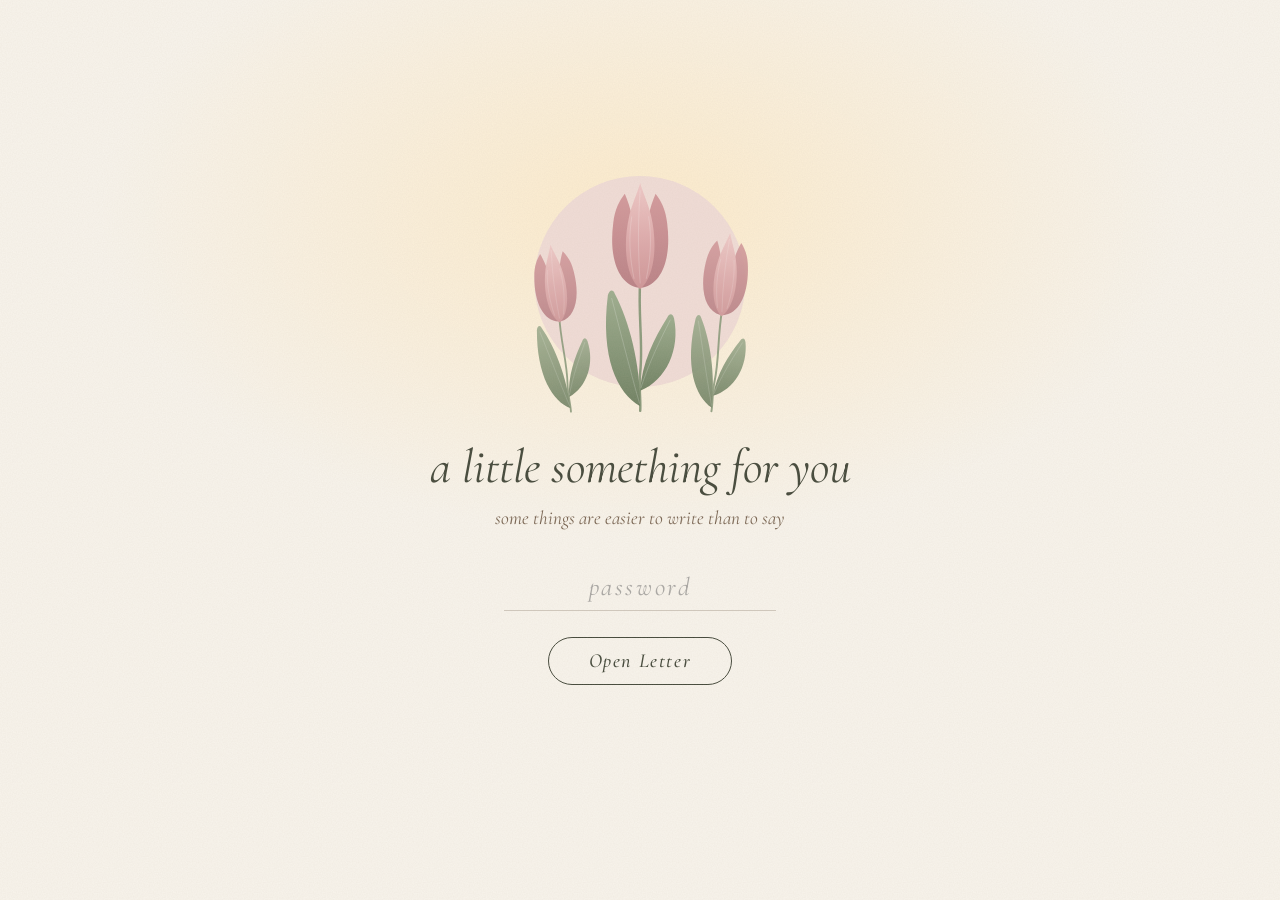
==== index.html @ 8def4114 "Add files via upload" ====
<!DOCTYPE html>
<html lang="id"><head><meta charset="utf-8">
<meta name="viewport" content="width=device-width, initial-scale=1, viewport-fit=cover">
<title>Somewhere, Somehow</title>
<meta name="robots" content="noindex,nofollow"><meta name="description" content="a little something for you"><meta property="og:title" content="Somewhere, Somehow"><meta property="og:description" content="a little something for you"><meta property="og:type" content="website">
<meta name="theme-color" content="#F8F4EC" media="(prefers-color-scheme: light)"><meta name="theme-color" content="#1d211a" media="(prefers-color-scheme: dark)">
<link rel="icon" href="data:image/svg+xml,%3Csvg xmlns='http://www.w3.org/2000/svg' viewBox='0 0 32 32'%3E%3Cpath d='M16 20v10' stroke='%238A9A7B' stroke-width='2' fill='none'/%3E%3Cpath d='M16 21C9 21 8 13 9 6l4 4 3-5 3 5 4-4c1 7 0 15-7 15z' fill='%23D9A3A4'/%3E%3C/svg%3E">
<link rel="preconnect" href="https://fonts.googleapis.com"><link rel="preconnect" href="https://fonts.gstatic.com" crossorigin>
<link href="https://fonts.googleapis.com/css2?family=Allura&family=Cormorant+Garamond:ital,wght@0,400;0,500;0,600;1,300;1,400;1,500&display=swap" rel="stylesheet">
<link rel="stylesheet" href="style.css"></head>
<body class="locked">
<svg width="0" height="0" style="position:absolute" aria-hidden="true"><defs>
<linearGradient id="gc" x1="0" y1="0" x2="0" y2="1"><stop offset="0" stop-color="#EFC9C7"/><stop offset=".55" stop-color="#DDA9AA"/><stop offset="1" stop-color="#CE9496"/></linearGradient>
<linearGradient id="gs" x1="0" y1="0" x2="0" y2="1"><stop offset="0" stop-color="#D3999B"/><stop offset="1" stop-color="#B98085"/></linearGradient>
<linearGradient id="gl" x1="0" y1="0" x2="0" y2="1"><stop offset="0" stop-color="#9DAD8E"/><stop offset="1" stop-color="#6E8061"/></linearGradient></defs></svg>

<div id="gate" role="dialog" aria-label="Password">
<div class="petals" id="gp"></div>
<div class="cluster" id="gt"></div>
<h1>a little something for you</h1>
<p class="s">some things are easier to write than to say</p>
<div class="fld"><input id="pw" type="password" inputmode="numeric" autocomplete="off" maxlength="24" placeholder="password" aria-label="Password" aria-describedby="err"></div>
<button id="go" type="button">Open Letter</button>
<p id="err" role="alert"></p>
<noscript><p class="s">this letter needs JavaScript to open.</p></noscript>
</div>

<main hidden>
<div id="pg"></div>
<section class="hero" id="hero">
<div class="petals" id="hp"></div><div class="frame"></div>
<div class="cluster" id="cl"></div>
<div class="ht">
<p class="eb rv" style="--i:0">a personal letter</p>
<h1 class="t rv" style="--i:1"><span>Somewhere,</span> <span>Somehow</span></h1>
<hr class="hr rv" style="--i:2">
<p class="sub rv" style="--i:3">a letter for someone i still remember</p>
<a class="cue rv" style="--i:4" href="#letter">read the letter <i aria-hidden="true">↓</i></a>
</div>
</section>
<section class="letter" id="letter">
<div class="mg" aria-hidden="true">a personal letter</div>
<article class="sheet" id="sheet"></article>
</section>
<section class="end" id="end">
<p class="sig rv slow"></p>
<svg class="dv rv" viewBox="0 0 160 20" fill="none" stroke="var(--sage)" stroke-width="1" aria-hidden="true"><path d="M0 10H62M98 10H160"/><path d="M80 10C74 2 66 2 64 10 70 16 76 16 80 10ZM80 10C86 2 94 2 96 10 90 16 84 16 80 10Z" fill="var(--sage)" fill-opacity=".25"/></svg>
<div id="fin"></div><div class="ground"></div>
<small class="rv">end of letter</small>
</section>
</main>
<div id="mu" hidden><span id="np" aria-hidden="true">If Ever You're in My Arms Again</span><button id="music" type="button" aria-pressed="false" aria-label="Music">♪ music off</button></div>
<audio id="song" preload="none" loop hidden aria-hidden="true"></audio>

<script src="script.js"></script></body></html>
---- style.css ----
:root{--bg:#F8F4EC;--paper:#FCF9F3;--ink:#414638;--rose:#C98F91;--rt:#B0757A;--pink:#D9A3A4;--sage:#8A9A7B;--brown:#76624F;--blush:#F0DCD6;--line:rgba(118,98,79,.3);--glow:rgba(255,232,190,.7);--grain:.26;--serif:'Cormorant Garamond','Iowan Old Style',Palatino,Georgia,serif;--script:Allura,'Snell Roundhand','Apple Chancery',cursive;box-sizing:border-box;padding-top:env(safe-area-inset-top,0px);padding-bottom:env(safe-area-inset-bottom,0px)}
@media(prefers-color-scheme:dark){:root:not([data-theme=light]){--bg:#1d211a;--paper:#222720;--ink:#EDE6D8;--rt:#D9A3A4;--brown:#BBA894;--blush:#2d302a;--line:rgba(237,230,216,.24);--glow:rgba(201,143,145,.18);--grain:.07}}
:root[data-theme=dark]{--bg:#1d211a;--paper:#222720;--ink:#EDE6D8;--rt:#D9A3A4;--brown:#BBA894;--blush:#2d302a;--line:rgba(237,230,216,.24);--glow:rgba(201,143,145,.18);--grain:.07}
*,*::before,*::after{box-sizing:border-box}
html{scroll-behavior:smooth;scroll-padding-top:env(safe-area-inset-top,0px);-webkit-text-size-adjust:100%}
body{margin:0;background:var(--bg);color:var(--ink);font:500 1.2rem/1.7 var(--serif);overflow-x:hidden;-webkit-tap-highlight-color:transparent}
body.locked{overflow:hidden}
body::before{content:"";position:fixed;inset:0;z-index:60;pointer-events:none;opacity:var(--grain);background:url("data:image/svg+xml,%3Csvg xmlns='http://www.w3.org/2000/svg' width='160' height='160'%3E%3Cfilter id='n'%3E%3CfeTurbulence type='fractalNoise' baseFrequency='.8' numOctaves='2' stitchTiles='stitch'/%3E%3CfeColorMatrix values='0 0 0 0 .55 0 0 0 0 .46 0 0 0 0 .38 0 0 0 .55 0'/%3E%3C/filter%3E%3Crect width='160' height='160' filter='url(%23n)'/%3E%3C/svg%3E")}
:focus-visible{outline:2px solid var(--rt);outline-offset:4px}
main[hidden]{display:none}main{opacity:0;transition:opacity 1.8s ease}main.open{opacity:1}
/* tulip */
.tulip{display:block;overflow:visible;aspect-ratio:3/8;height:auto;transform-origin:50% 100%;animation:sway 9s ease-in-out infinite alternate}
.tulip .stem{fill:none;stroke:var(--sage);stroke-width:3.2;stroke-linecap:round;stroke-dasharray:1;stroke-dashoffset:1;transition:stroke-dashoffset 3.6s cubic-bezier(.3,.6,.2,1) var(--d,0s)}
.tulip .leaf{transform-box:fill-box;transform-origin:50% 100%;transform:scale(.2,0);opacity:0;transition:transform 3s cubic-bezier(.3,.6,.2,1) calc(var(--d,0s) + 1.3s),opacity 2s ease calc(var(--d,0s) + 1.3s)}
.tulip .bloom{transform-box:fill-box;transform-origin:50% 100%;transform:scale(.5);opacity:0;transition:transform 3.2s ease calc(var(--d,0s) + 2.6s),opacity 2.4s ease calc(var(--d,0s) + 2.6s)}
.tulip .pl,.tulip .pr{transform-box:fill-box;transition:transform 3.6s ease calc(var(--d,0s) + 3s)}
.tulip .pl{transform-origin:100% 100%;transform:rotate(14deg)}.tulip .pr{transform-origin:0 100%;transform:rotate(-14deg)}
.tulip .vn{fill:none;stroke:#fff;stroke-opacity:.38;stroke-width:.7;stroke-linecap:round}
.tulip.on .stem{stroke-dashoffset:0}.tulip.on .leaf,.tulip.on .bloom{transform:none;opacity:1}.tulip.on .pl,.tulip.on .pr{transform:none}
@keyframes sway{from{rotate:-1deg}to{rotate:1.4deg}}
.mini{width:18px}
.cluster{--w:min(60vw,300px);position:relative;width:var(--w);height:calc(var(--w)*1.12);flex:none}
.cluster::before{content:"";position:absolute;left:50%;top:4%;width:96%;aspect-ratio:1;translate:-50% 0;border-radius:50%;background:var(--blush)}
.cluster .tulip{position:absolute;bottom:0}.cluster .a{left:29%;width:42%}.cluster .b{left:3%;width:31%;transform:rotate(-7deg);opacity:.9}.cluster .c{right:1%;width:33%;transform:rotate(6deg);opacity:.9}
.petals{position:absolute;inset:0;overflow:hidden;pointer-events:none}
.pt{position:absolute;top:-6%;width:10px;height:14px;border-radius:80% 0 80% 0;background:var(--pink);opacity:0;scale:var(--s);animation:fall var(--dur) linear var(--del) infinite}
@keyframes fall{0%{transform:translate(0,0) rotate(0);opacity:0}12%{opacity:.45}88%{opacity:.25}100%{transform:translate(var(--x),112vh) rotate(380deg);opacity:0}}
/* reveal */
.js .rv{opacity:0;transform:translateY(10px);transition:opacity 1.2s ease,transform 1.2s ease;transition-delay:calc(var(--i,0)*.28s)}
.js .rv.in{opacity:1;transform:none}
.js .rv.slow{transform:none;transition-duration:3.6s}
/* gate */
#gate{position:fixed;inset:0;z-index:50;display:flex;flex-direction:column;align-items:center;justify-content:center;text-align:center;padding:max(1.5rem,env(safe-area-inset-top)) 1.5rem max(1.5rem,env(safe-area-inset-bottom));background:var(--bg);overflow:hidden;transition:opacity 1.7s ease,transform 1.7s ease}
#gate::before{content:"";position:absolute;inset:-15%;background:radial-gradient(45% 38% at 50% 30%,var(--glow),transparent 72%);animation:drift 14s ease-in-out infinite alternate;pointer-events:none}
@keyframes drift{from{transform:translate(-4%,0);opacity:.9}to{transform:translate(4%,6%);opacity:.4}}
#gate.out{opacity:0;transform:scale(1.03);pointer-events:none}
#gate>*{position:relative}
#gt{--w:min(54vw,220px);margin-bottom:1.8rem}
#gate h1{margin:0;font:italic 400 clamp(2.1rem,9vw,3rem)/1.1 var(--serif)}
#gate p.s{margin:.6rem 0 1.9rem;font:italic 400 1.2rem/1.5 var(--serif);color:var(--brown)}
.fld{position:relative;width:min(78vw,17rem)}
.fld::after{content:"";position:absolute;left:0;right:0;bottom:0;height:1px;background:var(--rt);transform:scaleX(0);transition:transform .8s cubic-bezier(.3,.6,.2,1)}.fld:focus-within::after{transform:scaleX(1)}
#pw{width:100%;text-align:center;background:none;border:0;border-bottom:1px solid var(--line);border-radius:0;color:var(--ink);font:500 1.6rem var(--serif);letter-spacing:.5em;padding:.5rem 0;outline:0}
#pw::placeholder{letter-spacing:.1em;font-style:italic;font-weight:400;opacity:.6}
.shake{animation:shk .5s}@keyframes shk{20%,60%{transform:translateX(-6px)}40%,80%{transform:translateX(6px)}}
#go{margin-top:1.6rem;min-height:48px;padding:0 2.5rem;border:1px solid var(--ink);background:transparent;color:var(--ink);border-radius:99px;font:italic 500 1.25rem var(--serif);letter-spacing:.08em;cursor:pointer;transition:background .8s,color .8s,letter-spacing .8s,transform .2s}
#go:hover{background:var(--ink);color:var(--bg);letter-spacing:.13em}#go:active{transform:scale(.97)}
#err{min-height:1.8em;margin:1rem 0 0;font:italic 500 1.15rem var(--serif);color:var(--rt);opacity:0;transition:opacity 1s}#err.show{opacity:1}
/* hero */
.hero{position:relative;min-height:100vh;min-height:100svh;display:flex;flex-direction:column;align-items:center;justify-content:center;gap:1.8rem;padding:4.5rem 1.8rem 3.5rem;text-align:center;overflow:hidden;background:radial-gradient(60% 40% at 80% 6%,var(--glow),transparent 72%)}
.frame{position:absolute;inset:max(12px,2.2vw);border:1px solid var(--line);pointer-events:none}.frame::after{content:"";position:absolute;inset:6px;border:1px solid var(--line);opacity:.5}
.ht{position:relative;max-width:34rem}
.eb{margin:0 0 1.2rem;font:500 .74rem/1 var(--serif);letter-spacing:.32em;text-transform:uppercase;color:var(--brown)}
h1.t{margin:0;font:italic 300 clamp(2.9rem,13vw,6.6rem)/.95 var(--serif);letter-spacing:-.015em}
h1.t span{display:block}h1.t span+span{padding-left:.5em;color:var(--rt)}
.hr{width:4.5rem;height:1px;margin:1.6rem auto;border:0;background:var(--sage)}
.sub{margin:0;font:italic 400 clamp(1.2rem,4.6vw,1.5rem)/1.45 var(--serif);color:var(--brown)}
.cue{display:inline-flex;gap:.5rem;margin-top:1.6rem;padding:.9rem 1.2rem;color:var(--ink);text-decoration:none;font:italic 500 1.15rem var(--serif);letter-spacing:.08em;transition:color .6s}.cue:hover{color:var(--rt)}
.cue i{font-style:normal;animation:bob 3.2s ease-in-out infinite}@keyframes bob{50%{transform:translateY(4px)}}
/* letter */
.letter{position:relative;padding:16vh 1.6rem 12vh}
.sheet{max-width:40rem;margin:0 auto}
.op{display:flex;justify-content:center;margin:0 0 3.2rem}
.pg{margin-bottom:clamp(4.5rem,12vh,7rem)}
.pg p{margin:0 0 1.5em;font-size:clamp(1.3rem,1.2rem + .5vw,1.5rem);line-height:1.72;text-wrap:pretty;overflow-wrap:break-word}
.fo{display:flex;align-items:center;gap:1rem;margin:2.8rem 0 0;font:italic 500 1.05rem var(--serif);color:var(--brown)}
.fo::before,.fo::after{content:"";flex:1;height:1px;background:var(--line)}
.mg{display:none}
/* end */
.end{min-height:100vh;display:flex;flex-direction:column;align-items:center;justify-content:center;text-align:center;gap:2.4rem;padding:30vh 1.5rem 16vh;background:linear-gradient(var(--bg),color-mix(in srgb,var(--sage) 10%,var(--bg)))}
.sig{margin:0;font:400 clamp(2.9rem,14vw,6.4rem)/1.2 var(--script);color:var(--rt);text-wrap:balance}.sig span{display:block}
.dv{width:140px;height:20px;overflow:visible}
.big{width:min(44vw,180px)}.ground{width:130px;height:10px;margin-top:-2rem;background:radial-gradient(closest-side,var(--line),transparent)}
.end small{font:italic 500 1.05rem var(--serif);letter-spacing:.3em;color:var(--brown)}
/* ui */
#pg{position:fixed;top:env(safe-area-inset-top,0px);left:0;right:0;height:2px;background:var(--rt);transform:scaleX(0);transform-origin:0 50%;z-index:40}
#mu{position:fixed;right:max(14px,env(safe-area-inset-right));bottom:max(14px,env(safe-area-inset-bottom));z-index:45;display:flex;flex-direction:column;align-items:flex-end;gap:.45rem}#mu[hidden]{display:none}
#np{font:italic 500 .95rem var(--serif);color:var(--brown);background:var(--bg);padding:.1rem .6rem;opacity:0;transition:opacity 1.2s}#mu.on #np{opacity:1}
#music{min-height:44px;padding:0 1.2rem;border:1px solid var(--line);border-radius:99px;background:var(--bg);color:var(--brown);font:italic 500 1.05rem var(--serif);cursor:pointer;transition:border-color .6s,color .6s,transform .2s}
#music:hover,#music[aria-pressed=true]{border-color:var(--rt);color:var(--rt)}#music:active{transform:scale(.97)}#music:disabled{opacity:.6;cursor:default}
@media(min-width:900px){
.hero{flex-direction:row-reverse;justify-content:center;gap:8vw;text-align:left;padding-left:9vw}.cluster{--w:min(34vw,440px)}.hr{margin-left:0}h1.t span+span{padding-left:1.1em}
.letter{display:grid;grid-template-columns:1fr minmax(0,40rem) 1.2fr;padding-inline:4vw}
.sheet{grid-column:2;grid-row:1;background:var(--paper);border:1px solid var(--line);padding:5.5rem 4.5rem 4rem;box-shadow:0 36px 60px -44px rgba(65,70,56,.4)}
.mg{display:block;grid-column:1;grid-row:1;position:sticky;top:34vh;align-self:start;justify-self:end;margin-right:2.5rem;writing-mode:vertical-rl;font:italic 400 1rem var(--serif);letter-spacing:.4em;color:var(--brown);opacity:.8}}
#fin{position:relative}
.lp{position:absolute;left:50%;top:27%;width:10px;height:14px;margin-left:-5px;border-radius:80% 0 80% 0;background:var(--pink);opacity:0}
#fin.go .lp{animation:lp 9s cubic-bezier(.4,.1,.5,1) 6.5s forwards}
@keyframes lp{0%{opacity:0;top:27%;left:50%;transform:rotate(0)}8%{opacity:.85}30%{top:50%;left:55%;transform:rotate(70deg)}55%{top:72%;left:45%;transform:rotate(150deg)}80%{top:88%;left:56%;transform:rotate(250deg)}100%{opacity:.85;top:98%;left:58%;transform:rotate(300deg)}}
@media(prefers-reduced-motion:reduce){#fin.go .lp{opacity:.85;top:98%;left:58%;transform:rotate(300deg)}*,*::before,*::after{animation:none!important;transition:none!important}html{scroll-behavior:auto}.js .rv{opacity:1!important;transform:none!important}.pt{display:none}}
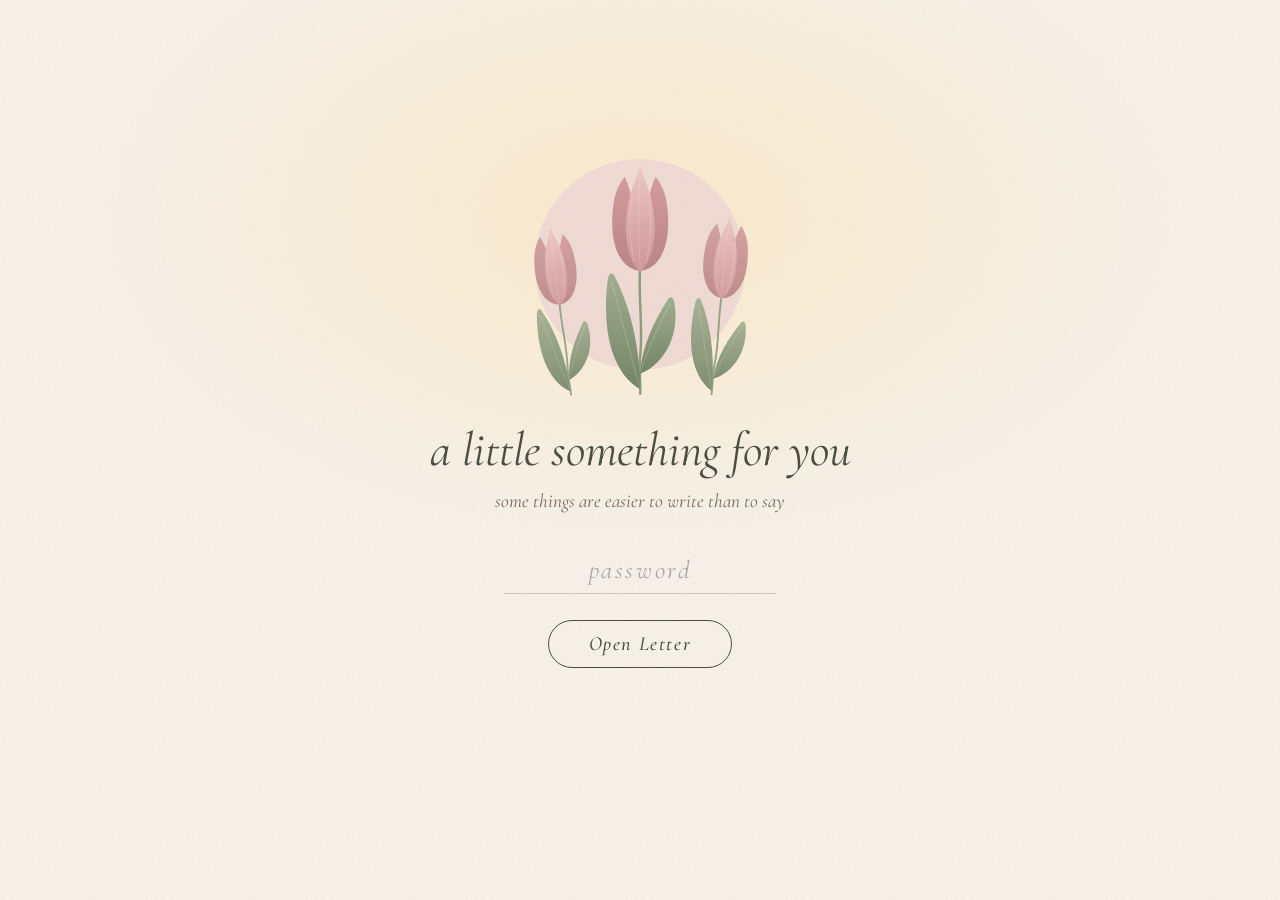
==== commit 40998ae9: "Add files via upload" ====
--- a/index.html
+++ b/index.html
@@ -2,12 +2,111 @@
 <html lang="id"><head><meta charset="utf-8">
 <meta name="viewport" content="width=device-width, initial-scale=1, viewport-fit=cover">
 <title>Somewhere, Somehow</title>
-<meta name="robots" content="noindex,nofollow"><meta name="description" content="a little something for you"><meta property="og:title" content="Somewhere, Somehow"><meta property="og:description" content="a little something for you"><meta property="og:type" content="website">
+<meta name="robots" content="noindex,nofollow"><meta name="description" content="a little something for you"><meta property="og:title" content="Somewhere, Somehow"><meta property="og:description" content="a little something for you"><meta property="og:type" content="website"><meta property="og:url" content="https://ucup81.github.io/somewhere-somehow/"><meta property="og:image" content="https://ucup81.github.io/somewhere-somehow/og.png"><meta property="og:image:width" content="1200"><meta property="og:image:height" content="630"><meta name="twitter:card" content="summary_large_image">
 <meta name="theme-color" content="#F8F4EC" media="(prefers-color-scheme: light)"><meta name="theme-color" content="#1d211a" media="(prefers-color-scheme: dark)">
 <link rel="icon" href="data:image/svg+xml,%3Csvg xmlns='http://www.w3.org/2000/svg' viewBox='0 0 32 32'%3E%3Cpath d='M16 20v10' stroke='%238A9A7B' stroke-width='2' fill='none'/%3E%3Cpath d='M16 21C9 21 8 13 9 6l4 4 3-5 3 5 4-4c1 7 0 15-7 15z' fill='%23D9A3A4'/%3E%3C/svg%3E">
 <link rel="preconnect" href="https://fonts.googleapis.com"><link rel="preconnect" href="https://fonts.gstatic.com" crossorigin>
 <link href="https://fonts.googleapis.com/css2?family=Allura&family=Cormorant+Garamond:ital,wght@0,400;0,500;0,600;1,300;1,400;1,500&display=swap" rel="stylesheet">
-<link rel="stylesheet" href="style.css"></head>
+<style>
+:root{--bg:#F8F4EC;--paper:#FCF9F3;--ink:#414638;--rose:#C98F91;--rt:#B0757A;--pink:#D9A3A4;--sage:#8A9A7B;--brown:#76624F;--blush:#F0DCD6;--line:rgba(118,98,79,.3);--glow:rgba(255,232,190,.7);--grain:.26;--serif:'Cormorant Garamond','Iowan Old Style',Palatino,Georgia,serif;--script:Allura,'Snell Roundhand','Apple Chancery',cursive;box-sizing:border-box;padding-top:env(safe-area-inset-top,0px);padding-bottom:env(safe-area-inset-bottom,0px)}
+@media(prefers-color-scheme:dark){:root:not([data-theme=light]){--bg:#1d211a;--paper:#222720;--ink:#EDE6D8;--rt:#D9A3A4;--brown:#BBA894;--blush:#2d302a;--line:rgba(237,230,216,.24);--glow:rgba(201,143,145,.18);--grain:.07}}
+:root[data-theme=dark]{--bg:#1d211a;--paper:#222720;--ink:#EDE6D8;--rt:#D9A3A4;--brown:#BBA894;--blush:#2d302a;--line:rgba(237,230,216,.24);--glow:rgba(201,143,145,.18);--grain:.07}
+*,*::before,*::after{box-sizing:border-box}
+html{scroll-behavior:smooth;scroll-padding-top:env(safe-area-inset-top,0px);-webkit-text-size-adjust:100%}
+body{margin:0;background:var(--bg);color:var(--ink);font:500 1.2rem/1.7 var(--serif);overflow-x:hidden;-webkit-tap-highlight-color:transparent}
+body.locked{overflow:hidden}
+body::before{content:"";position:fixed;inset:0;z-index:60;pointer-events:none;opacity:var(--grain);background:url("data:image/svg+xml,%3Csvg xmlns='http://www.w3.org/2000/svg' width='160' height='160'%3E%3Cfilter id='n'%3E%3CfeTurbulence type='fractalNoise' baseFrequency='.8' numOctaves='2' stitchTiles='stitch'/%3E%3CfeColorMatrix values='0 0 0 0 .55 0 0 0 0 .46 0 0 0 0 .38 0 0 0 .55 0'/%3E%3C/filter%3E%3Crect width='160' height='160' filter='url(%23n)'/%3E%3C/svg%3E")}
+:focus-visible{outline:2px solid var(--rt);outline-offset:4px}
+main[hidden]{display:none}main{opacity:0;transition:opacity 1.8s ease}main.open{opacity:1}
+/* tulip */
+.tulip{display:block;overflow:visible;aspect-ratio:3/8;height:auto;transform-origin:50% 100%;animation:sway 9s ease-in-out infinite alternate}
+.tulip .stem{fill:none;stroke:var(--sage);stroke-width:3.2;stroke-linecap:round;stroke-dasharray:1;stroke-dashoffset:1;transition:stroke-dashoffset 3.6s cubic-bezier(.3,.6,.2,1) var(--d,0s)}
+.tulip .leaf{transform-box:fill-box;transform-origin:50% 100%;transform:scale(.2,0);opacity:0;transition:transform 3s cubic-bezier(.3,.6,.2,1) calc(var(--d,0s) + 1.3s),opacity 2s ease calc(var(--d,0s) + 1.3s)}
+.tulip .bloom{transform-box:fill-box;transform-origin:50% 100%;transform:scale(.5);opacity:0;transition:transform 3.2s ease calc(var(--d,0s) + 2.6s),opacity 2.4s ease calc(var(--d,0s) + 2.6s)}
+.tulip .pl,.tulip .pr{transform-box:fill-box;transition:transform 3.6s ease calc(var(--d,0s) + 3s)}
+.tulip .pl{transform-origin:100% 100%;transform:rotate(14deg)}.tulip .pr{transform-origin:0 100%;transform:rotate(-14deg)}
+.tulip .vn{fill:none;stroke:#fff;stroke-opacity:.38;stroke-width:.7;stroke-linecap:round}
+.tulip.on .stem{stroke-dashoffset:0}.tulip.on .leaf,.tulip.on .bloom{transform:none;opacity:1}.tulip.on .pl,.tulip.on .pr{transform:none}
+@keyframes sway{from{rotate:-1deg}to{rotate:1.4deg}}
+.mini{width:18px}
+.cluster{--w:min(60vw,300px);position:relative;width:var(--w);height:calc(var(--w)*1.12);flex:none}
+.cluster::before{content:"";position:absolute;left:50%;top:4%;width:96%;aspect-ratio:1;translate:-50% 0;border-radius:50%;background:var(--blush)}
+.cluster .tulip{position:absolute;bottom:0}.cluster .a{left:29%;width:42%}.cluster .b{left:3%;width:31%;transform:rotate(-7deg);opacity:.9}.cluster .c{right:1%;width:33%;transform:rotate(6deg);opacity:.9}
+.petals{position:absolute;inset:0;overflow:hidden;pointer-events:none}
+.pt{position:absolute;top:-6%;width:10px;height:14px;border-radius:80% 0 80% 0;background:var(--pink);opacity:0;scale:var(--s);animation:fall var(--dur) linear var(--del) infinite}
+@keyframes fall{0%{transform:translate(0,0) rotate(0);opacity:0}12%{opacity:.45}88%{opacity:.25}100%{transform:translate(var(--x),112vh) rotate(380deg);opacity:0}}
+/* reveal */
+.js .rv{opacity:0;transform:translateY(10px);transition:opacity 1.2s ease,transform 1.2s ease;transition-delay:calc(var(--i,0)*.28s)}
+.js .rv.in{opacity:1;transform:none}
+.js .rv.slow{transform:none;transition-duration:3.6s}
+/* gate */
+#gate{position:fixed;inset:0;z-index:50;display:flex;flex-direction:column;align-items:center;justify-content:center;text-align:center;padding:max(1.5rem,env(safe-area-inset-top)) 1.5rem max(1.5rem,env(safe-area-inset-bottom));background:var(--bg);overflow:hidden;transition:opacity 1.7s ease,transform 1.7s ease}
+#gate::before{content:"";position:absolute;inset:-15%;background:radial-gradient(45% 38% at 50% 30%,var(--glow),transparent 72%);animation:drift 14s ease-in-out infinite alternate;pointer-events:none}
+@keyframes drift{from{transform:translate(-4%,0);opacity:.9}to{transform:translate(4%,6%);opacity:.4}}
+#gate.out{opacity:0;transform:scale(1.03);pointer-events:none}
+#gate>*{position:relative}
+#gt{--w:min(54vw,220px);margin-bottom:1.8rem}
+#gate h1{margin:0;font:italic 400 clamp(2.1rem,9vw,3rem)/1.1 var(--serif)}
+#gate p.s{margin:.6rem 0 1.9rem;font:italic 400 1.2rem/1.5 var(--serif);color:var(--brown)}
+.fld{position:relative;width:min(78vw,17rem)}
+.fld::after{content:"";position:absolute;left:0;right:0;bottom:0;height:1px;background:var(--rt);transform:scaleX(0);transition:transform .8s cubic-bezier(.3,.6,.2,1)}.fld:focus-within::after{transform:scaleX(1)}
+#pw{width:100%;text-align:center;background:none;border:0;border-bottom:1px solid var(--line);border-radius:0;color:var(--ink);font:500 1.6rem var(--serif);letter-spacing:.5em;padding:.5rem 0;outline:0}
+#pw::placeholder{letter-spacing:.1em;font-style:italic;font-weight:400;opacity:.6}
+.shake{animation:shk .5s}@keyframes shk{20%,60%{transform:translateX(-6px)}40%,80%{transform:translateX(6px)}}
+#go{margin-top:1.6rem;min-height:48px;padding:0 2.5rem;border:1px solid var(--ink);background:transparent;color:var(--ink);border-radius:99px;font:italic 500 1.25rem var(--serif);letter-spacing:.08em;cursor:pointer;transition:background .8s,color .8s,letter-spacing .8s,transform .2s}
+#go:hover{background:var(--ink);color:var(--bg);letter-spacing:.13em}#go:active{transform:scale(.97)}
+#err{min-height:4.2rem;margin:1rem 0 0;font:italic 500 1.15rem var(--serif);color:var(--rt);opacity:0;transition:opacity 1s}#err.show{opacity:1}#err .hint{display:block;margin-top:.45rem;font-size:1.05rem;color:var(--brown)}
+/* hero */
+.hero{position:relative;min-height:100vh;min-height:100svh;display:flex;flex-direction:column;align-items:center;justify-content:center;gap:1.8rem;padding:4.5rem 1.8rem 3.5rem;text-align:center;overflow:hidden;background:radial-gradient(60% 40% at 80% 6%,var(--glow),transparent 72%)}
+.frame{position:absolute;inset:max(12px,2.2vw);border:1px solid var(--line);pointer-events:none}.frame::after{content:"";position:absolute;inset:6px;border:1px solid var(--line);opacity:.5}
+.ht{position:relative;max-width:34rem}
+.eb{margin:0 0 1.2rem;font:500 .74rem/1 var(--serif);letter-spacing:.32em;text-transform:uppercase;color:var(--brown)}
+h1.t{margin:0;font:italic 300 clamp(2.9rem,13vw,6.6rem)/.95 var(--serif);letter-spacing:-.015em}
+h1.t span{display:block}h1.t span+span{padding-left:.5em;color:var(--rt)}
+.hr{width:4.5rem;height:1px;margin:1.6rem auto;border:0;background:var(--sage)}
+.sub{margin:0;font:italic 400 clamp(1.2rem,4.6vw,1.5rem)/1.45 var(--serif);color:var(--brown)}
+.cue{display:inline-flex;gap:.5rem;margin-top:1.6rem;padding:.9rem 1.2rem;color:var(--ink);text-decoration:none;font:italic 500 1.15rem var(--serif);letter-spacing:.08em;transition:color .6s}.cue:hover{color:var(--rt)}
+.cue i{font-style:normal;animation:bob 3.2s ease-in-out infinite}@keyframes bob{50%{transform:translateY(4px)}}
+/* letter */
+.letter{position:relative;padding:16vh 1.6rem 12vh}
+.sheet{max-width:40rem;margin:0 auto}
+.op{display:flex;justify-content:center;margin:0 0 3.2rem}
+.pg{margin-bottom:clamp(4.5rem,12vh,7rem)}
+.pg p{margin:0 0 1.5em;font-size:clamp(1.3rem,1.2rem + .5vw,1.5rem);line-height:1.72;text-wrap:pretty;overflow-wrap:break-word}
+.fo{display:flex;align-items:center;gap:1rem;margin:2.8rem 0 0;font:italic 500 1.05rem var(--serif);color:var(--brown)}
+.fo::before,.fo::after{content:"";flex:1;height:1px;background:var(--line)}
+.mg{display:none}
+/* end */
+.end{min-height:100vh;display:flex;flex-direction:column;align-items:center;justify-content:center;text-align:center;gap:2.4rem;padding:30vh 1.5rem 16vh;background:linear-gradient(var(--bg),color-mix(in srgb,var(--sage) 10%,var(--bg)))}
+.sig{margin:0;font:400 clamp(2.9rem,14vw,6.4rem)/1.2 var(--script);color:var(--rt);text-wrap:balance}.sig span{display:block}
+.dv{width:140px;height:20px;overflow:visible}
+.big{width:min(44vw,180px)}.ground{width:130px;height:10px;margin-top:-2rem;background:radial-gradient(closest-side,var(--line),transparent)}
+.end small{font:italic 500 1.05rem var(--serif);letter-spacing:.3em;color:var(--brown)}
+/* ui */
+#pg{position:fixed;top:env(safe-area-inset-top,0px);left:0;right:0;height:2px;background:var(--rt);transform:scaleX(0);transform-origin:0 50%;z-index:40}
+#mu{position:fixed;right:max(14px,env(safe-area-inset-right));bottom:max(14px,env(safe-area-inset-bottom));z-index:45;display:flex;flex-direction:column;align-items:flex-end;gap:.45rem}#mu[hidden]{display:none}
+#np{font:italic 500 .95rem var(--serif);color:var(--brown);background:var(--bg);padding:.1rem .6rem;opacity:0;transition:opacity 1.2s}#mu.on #np{opacity:1}
+#music{display:flex;align-items:center;gap:.7rem;min-height:44px;padding:0 1.2rem;border:1px solid var(--line);border-radius:99px;background:var(--bg);color:var(--brown);font:italic 500 1.05rem var(--serif);cursor:pointer;transition:border-color .6s,color .6s,transform .2s}
+#music:hover,#music[aria-checked=true]{border-color:var(--rt);color:var(--rt)}#music:active{transform:scale(.97)}#music:disabled{opacity:.6;cursor:default}
+.sw{position:relative;flex:none;width:36px;height:20px;border:1px solid var(--line);border-radius:99px;transition:border-color .5s}
+.sw i{position:absolute;top:2px;left:2px;width:14px;height:14px;border-radius:50%;background:var(--brown);transition:transform .45s cubic-bezier(.3,.6,.2,1),background .45s}
+#music[aria-checked=true] .sw{border-color:var(--rt)}#music[aria-checked=true] .sw i{transform:translateX(16px);background:var(--rt)}
+main>section{position:relative;z-index:1}
+#ly{position:fixed;inset:0;z-index:0;display:flex;align-items:center;justify-content:center;padding:0 8vw;pointer-events:none;text-align:center;opacity:0;transition:opacity 1.6s ease}
+#ly.show{opacity:1}
+#ly p{position:absolute;margin:0;max-width:86vw;font:400 clamp(2.4rem,9vw,5.5rem)/1.2 var(--script);color:var(--rt);opacity:0;transition:opacity 1.6s ease;text-wrap:balance}
+#ly p.on{opacity:.13}
+@media(min-width:900px){
+.hero{flex-direction:row-reverse;justify-content:center;gap:8vw;text-align:left;padding-left:9vw}.cluster{--w:min(34vw,440px)}.hr{margin-left:0}h1.t span+span{padding-left:1.1em}
+.letter{display:grid;grid-template-columns:1fr minmax(0,40rem) 1.2fr;padding-inline:4vw}
+.sheet{grid-column:2;grid-row:1;background:var(--paper);border:1px solid var(--line);padding:5.5rem 4.5rem 4rem;box-shadow:0 36px 60px -44px rgba(65,70,56,.4)}
+.mg{display:block;grid-column:1;grid-row:1;position:sticky;top:34vh;align-self:start;justify-self:end;margin-right:2.5rem;writing-mode:vertical-rl;font:italic 400 1rem var(--serif);letter-spacing:.4em;color:var(--brown);opacity:.8}}
+#fin{position:relative}
+.lp{position:absolute;left:50%;top:27%;width:10px;height:14px;margin-left:-5px;border-radius:80% 0 80% 0;background:var(--pink);opacity:0}
+#fin.go .lp{animation:lp 9s cubic-bezier(.4,.1,.5,1) 6.5s forwards}
+@keyframes lp{0%{opacity:0;top:27%;left:50%;transform:rotate(0)}8%{opacity:.85}30%{top:50%;left:55%;transform:rotate(70deg)}55%{top:72%;left:45%;transform:rotate(150deg)}80%{top:88%;left:56%;transform:rotate(250deg)}100%{opacity:.85;top:98%;left:58%;transform:rotate(300deg)}}
+@media(prefers-reduced-motion:reduce){#fin.go .lp{opacity:.85;top:98%;left:58%;transform:rotate(300deg)}*,*::before,*::after{animation:none!important;transition:none!important}html{scroll-behavior:auto}.js .rv{opacity:1!important;transform:none!important}.pt{display:none}}
+</style></head>
 <body class="locked">
 <svg width="0" height="0" style="position:absolute" aria-hidden="true"><defs>
 <linearGradient id="gc" x1="0" y1="0" x2="0" y2="1"><stop offset="0" stop-color="#EFC9C7"/><stop offset=".55" stop-color="#DDA9AA"/><stop offset="1" stop-color="#CE9496"/></linearGradient>
@@ -27,6 +126,7 @@
 
 <main hidden>
 <div id="pg"></div>
+<div id="ly" aria-hidden="true"><p id="ly1"></p><p id="ly2"></p></div>
 <section class="hero" id="hero">
 <div class="petals" id="hp"></div><div class="frame"></div>
 <div class="cluster" id="cl"></div>
@@ -49,7 +149,94 @@
 <small class="rv">end of letter</small>
 </section>
 </main>
-<div id="mu" hidden><span id="np" aria-hidden="true">If Ever You're in My Arms Again</span><button id="music" type="button" aria-pressed="false" aria-label="Music">♪ music off</button></div>
+<div id="mu" hidden><span id="np" aria-hidden="true">If Ever You're in My Arms Again</span><button id="music" type="button" role="switch" aria-checked="false" aria-label="Music"><span class="sw" aria-hidden="true"><i></i></span><span id="ml">music off</span></button></div>
 <audio id="song" preload="none" loop hidden aria-hidden="true"></audio>
 
-<script src="script.js"></script></body></html>
+<script>
+document.documentElement.classList.add('js');
+const $=s=>document.querySelector(s),RM=matchMedia('(prefers-reduced-motion:reduce)').matches;
+const T=(c='',d=0)=>`<svg class="tulip ${c}" style="--d:${d}s" viewBox="0 0 120 320" aria-hidden="true"><path class="stem" pathLength="1" d="M60 150C57 192 64 232 60 268 58 288 61 304 60 318"/><g class="leaf"><path fill="url(#gl)" d="M60 312C30 296 8 248 18 168 20 160 25 160 27 166 46 202 60 256 60 312Z"/><path class="vn" d="M59 308C46 262 34 214 23 172"/></g><g class="leaf"><path fill="url(#gl)" d="M60 292C94 278 112 238 104 198 102 191 98 191 95 197 78 224 62 256 60 292Z"/><path class="vn" d="M61 288C72 254 86 226 99 200"/></g><g class="bloom"><path fill="#B9777B" fill-opacity=".45" d="M60 160C48 132 50 92 60 50 70 92 72 132 60 160Z"/><path class="pl" fill="url(#gs)" d="M58 158C32 154 19 120 25 74 27 56 33 45 40 36 50 58 58 98 58 158Z"/><path class="pr" fill="url(#gs)" d="M62 158C88 154 101 120 95 74 93 56 87 45 80 36 70 58 62 98 62 158Z"/><path fill="url(#gc)" d="M60 160C41 144 37 102 46 64 50 48 56 36 60 22 64 36 70 48 74 64 83 102 79 144 60 160Z"/><path class="vn" d="M60 152C57 112 57 72 60 32M52 146C46 118 45 92 49 66M68 146C74 118 75 92 71 66"/></g></svg>`;
+const CL=d=>T('a',d)+T('b',d+.8)+T('c',d+.4);
+const ENC={"s": "qnxYNa9I+K7hgFBUUwrH6w==", "i": "6agI2aLVfvGwOZfj", "c": "3bsmkxr9kNcF5H3sH2xqEYpUrY45BxgYZ77o6Odr2gvPRaTMEVvr7ryrVmnoeCaxXjzDu1LzAFF0I7ONxwVFRl24s6xa/1ibFGzzqPUk0KNwwJJAbE172SuGyojByWQhT6cm7gX/uFvxNzy7sYTWmmgGk4gURayaNGQhxTfxkGg6bmagBbY0BMLs/zC9u6wgr4jpyO/edQAbos3Z7T28ojbqjaUWZhCYiFav0rvmMRd/2S+Up/EIwxXG3hgSmTSd8TU/GsZloz+FTzX7r5+bB8z+LhfKBXphHehArHJvAMDe5IroCP7QF7yVox+h+R4YjtJ392VJp3nR8Yjx7RS+BO1+4vXNoDhAgDVhsomL70N1oyxpnZCHHpWyKIcxlTtjvab+p66qokUNc0D54ezBycdHDPN2U1kHYEP+7d+sJZwZgQI0S2OA0j9gRpLHzahTzXQ/Wt5ZZduGmMok/mBANq1Dk5uguQiBqgydZAD0XWGD/TVTmkiOTHVl0hfr/ulVbSf86LIU7xJpNL4bMGRxnenuhm7KS7h2BYKCg+QBnk0GuX640TkY3ubjrM1rLlTUaoVXpuQcaArXJgurs3p7uoyD8r5lQY7X8UF3iBzOk5evxMNSC1AF42O5ViAubCoqpzX0v1mzAAWvsN6ESxmlGWcUC/8Tlww8rWs85Ch+mUHfXoE7NVAf++6p0Pbm7RR78W6CRBZnQvmTJT3ObNesdrxetAdhmOhTWrjrw3bgxw5T14cjYaAGEU9wy3ONmX4GO9De1gWnIRJasbbec8RQgensjjnCte8KVD5bf4Yv/bZDXQ/AeGQypTVg0zUq+zZ5LVW7I7n1gezfaupnt/x7bXzUCp7avgZ9BBaxgsPOZXAkqFwOmxMQ8hR0dAeqfdPojoNoaEIf2y+VJ+FJ7O8qg+GGp+XMkvdwkGi0j42khX+EprkYChIlDVXsb8qNL9m1PpZhf+0I53CD70BXJFSyV1pWp2sAYjx35EEXHyfbolB6iutRh/LRrD0TBP1AZ4YLEK8CgA6Mf/97oFm0hIq+xMJDz6Vzyjt3BwMXgcvgtSnBtgYsQkw8mp11Q5xPiYBxG2jIZlZYXzskL6Vrkl2oa1apFWR0J0Aw7sbYqTMr9wmejJuF6CGGrh2Aq4N0/5ie8o6xLBRvRR8NR28wupOrd/X61FGGAoCEjbzFNpJWnK2rtCxIuf2N9YFXBZf8/XEdHW9/tDYiFrWLuEW/JeDyw140UK0Oruvn/OYeKgMvBLwmW8okIhSM0LdP0prSQcNfIpoPKY8fTQZ7TlWXjnTVPqeiHyYXMXmBGOgfQSHwp+Wsn/r6Jj5d5CwzdU9APscUJJZyhZG8VFD3kGGh2+7g46lNrAERI4xPLzYfrrU7hW+OU4wtUXqHnJSckl3Rneh0dJzzla4PNndn2gSs7HJ9vvPbm63JxiTz1zW9p7+sg3/c84dlm5fu21mhftENvLnCUXgYZtayEAkHN9RZqKUKUyoNVX9sp3DWMbqxkHSG+GlSH32AKe6i+KqictoHSCxmsXxZaRyzvQd7X6UigjjXBkJEnEOVATecpGDvdtew2hoTSqTtv0I9J/SarXGnwTpM70q98+JPKR/[base64]/[base64]/Pk2tjEmcjVGZiyNqv8LhtjVVOa1kxzdNhRcQO3mPLIu3UtwxcooS5VSvYQL/ccLC86oTwhHIuGdX13otz0TlVNVx3VnXG4scewjy+nqwjfyyoE59mJX6c/5N8v3LTahXAETJpObonoQZD/3ro+cWXnmLPke/S8UJROvjESulaRJ9KftUd5VRpT5Hei+cds5wLc7NCcshKA0jDkqj2ZCReqy7i3PKPubRbGmIHZL75Tpj4lIrbX3P5XnBE69eGPamBzMTuSP42+lo40FtKre9hJmW/a2RbXZPvUpq3ZIogzR6rrHkBIUFhpVNEJedZlHIOrndGuF5yFqrTu0Qv6UtQzkLgxdvi2yBYlBa04j+6FrBY2XQ2puffFytM6nFLDJzk1Oi6ImdLNC54OJAPOfFlxtgYtRj+hH/pK8MWvzYMkmoaOpmZfbrPYMLLcisCIbdu1IAz3qEGQD7zU622lpxaNGD9mO9NHZZ+q0ZI6BLK+aI6dUiE8sU5eJvlxvCTLlMNwaGVqbRmqiiP0vO2bpPssaKFpkb0RXufNTOrurfSzEL/nCCltCgM4SIzAB1Yjv8qqKXqAn77xTMP5X2Ug5XXgT3VN9wMAtbDL5tnk6jPNMmTi3wBLVyFvInAAzuyKUJJvfwA2Y1mHylw0zAE1DjHhrumoVFN2GklmmA1iKJGC5JsOx9pxicFGMBuRryYnH/Dso3K0/i9pAy4ODPKWzXV4Yu1+JFR7/DPJZIsup40hvhORJ9jqRM1HVxSkWBEtV56uJV7BhNHbejAKdswk/RGJsGllV5zvcPjnV9aNCAbJNyk6lScoCa9/EfD27wEAfpWQ21yYG7KPk197LLPQxmIz9MdcI+EeJtwe4XS6trHMDgdmhiAchR57YPYKWkcx9LHEbijbAt6Vxixkgu3oA1fND+bMu4QzEifaAVIDQuTXLEWpG8c/kJ2fsNofHmSnPgNYTjctgHGuyEdcwwS+MrICVvWL0Fi/fiipPHGOCKRAH+I01NZJ7cQxWhe5jleG+v/oX6jf0fn/ORuRl/dylci6TsgrB/fmSC0dzg+NIllAMRcMXQLfwSCk1jQv3c5guxLniZeCyDxdFqFPqwOFG2OpTnMjqG1BM/qtjB40Fg2mgslmOC/mXJvjSflfGyWU5UzNuIWDkktkhAfBEl6i8uVNd3BKdZWLDuLVEj1YWX9qsh3Fa7XluJplxSb2GqkeSAvi10qv5rfNIzy2SvAaMQzMAly85/lYSyQhqtmv2X5+N3SHw3gAgFibXDzTgldNqZ1lWtTOvW8XS8FLivaTxmDhM2Q85oyk012aVzKOd6R4UT6H0/Lj7/SQwshyCJAAA90apOWWWfY81BnkaY3ISqWGXAKgeLqRWg3VEbqA/0Vj8SGOGd5gPy0FtAKxdYoCLc9W7idzMDCHY26nXMjuadSeWvhMvu7b0zJubHIFvClhZmbyZFiSXLFtlxNYdqITstt8VFIJ06OETBKup+y+Puej4xPV0GQ+bc41yfKSY2odQenKBIqlt67Edr7H86hGHhIHbw3xRv0pjNEcKi1m1P5jK03MLrx//gz7iZzpTQEWtDxYrredsva0mG5rFgKRmQydO0YG9jeZw3h3LU/CEYY1SiEfFsxGgwykHRtjs+rxOR7ba6IQgHyzPRDE7xmJYEVviZhBmo5QBPMOYMr16DsUEKdFUfoRkJN876R5Qwqu6JaSilaKwX4g2Bg6cnGLkIT2rUf30QEMfrFjGytKEPIf6/RunBFAA57L5KAlNPVMZo3G2+AgulsOuQFSEysvEEL14+bljd3aA4govriSjmit19+g1pRMp8K1Q7+mOHaC7UtEj3TwkaEkXs3HahgvZQE8HHaPkNYEMMviGq6yDlH+7v8UFln1L+rHyMlx6mWr4LFVhYXPqK1dtTTAP9gP2qWLHxhad9EX9IEx1oCG9dsqQx/MBiNsH4zdDSLzHsc33Nif2nq2HyjJr3JcFJ/NTn0XmuhxHpTAKufvjHrP86d4Qhgd23jeBJYKbFCuQB2N+9Ootw91msS06lcbhAqh0ndq+fLYFbKbxYO3qvotndvm9by9UZfIuJRAP51wl2/U56HKxlojGz88ElbnFBEmw/iywLz25TODSw9iFTpaoKZ31o0w81PQr/yBS1WSXxJK+Vc2oUk164ZBhWsWX5mwj1fVCYGD0lw/Q1KzhoXvbUoj3VPS+ed8pT7qreIwV/[base64]/usDE1L4sXl8O3KFG/5NRonhEulXwxPdWU883v8/PAYAL2zR67oaqGWWEez1Sa46NuDIxUNuvqnoLOcdt56wIJ6Qvr4ZPWODR4PsxYwcw5gcavsTgNdhm7qsagboAGU2ZsDK7vaf7X//8M1murYU+TJGBi483ToEhySh3STkEvUGRdYA4MSrP5BoJJzz24i/hCxbozACpACA4zgJJkU7Ze1Bb+RLVUe49qYlxYGRLEaYIupdG7tYgeFwPL2SNU7EZvQgQ4C/D2vqFAYKJj3ChIDudvWdlfb1V/wkEyCFhMNgjVOXFNMneBrpTTt3sZ0rhAImaFM1EPSOL30kqWp4xmP7KWxaK6W0PHAGRJZkA62IZ9kw+DTcTAjE5mov3lIXsteUSUAs1cwIvds4UjLUeMZLqE7ZpSDIZmH1D+SSAYz6uqowsg8nb/nHiYtQc+TpBSQuMMCOOyK4N50oUSlsJABGkhsws7v2PPSiIRJqoot5/9bNa7MlsSH4o9o5bnipp+jtbpqZ1aZw1heqPhCYz9KLlQxNaMLMDEp61iGBd9WDkxPmbsmWhvkIi3GraqTaoqtp76aUcrrqK8REfSMz0CV1xfmGVaVQyxHPVU/CPeuzuHnW4rt4Ptmtukkeo+RG6gLjSJCn7nVJjnFTBvz0Sb+gjszZ2m4fTS5uggkVhN2VzQoj56yr1ZsBcFKS2sgOC8PhpF/PK07Zg2D5bddInWfH+qp8vwYfoKY+3irGDYd6V6vbbF5uQv6dFoXIdlYHCJzXL5aGB1r1vc+yPMKWzEq7QtA2woLHTNMJ5b8NvEVdfLqkHoC/N5TpIwUGnNLQdg1NDN6mLV+h5L6A+I6Cj2O4u1apnjTU5fdylKrGBXtFwxJ7uUz5vszabcjeRhxixFqHbYff+8j8rg4aBKVCOBNdjejmZgrfpAg7r2nKd/MLHELXx/SG4W2cfP5GGrOswTsKAepI4sgQy7Cxu3UFT3G6Q3qXlh525JOrMCkKgOOLX1/qK2u45mLS+dxu22NQhajNYE1W5zmHb+8sw/a1X8VoyIv5DyyleKRP8ZIFyOhqfcF5yjlEgkJWKyw1KiEiiFBvLvSXQxw1iBtiB2IaKvLBq2XE7XpYcSb6EIlQ3zBDO4edR3YpUDAUjxYxvIzkmlVCF6apeIe2+S26welhPAVvszHDoy3ZHIAbI5d7/r+YpliOFztS+Xu2IRXYjmO0frLVHxbtUEq5sSRI/O0t4hpNsoX5qQAsxNw4t24b2EQ4oannh/TAQeonXr9fvAM3fFNzB7AdaVkkBVBCSMxmqJ87GkcA1WuWCjeV+1bXr0sAt0RoVPyZunF48XH+/sGoqYJbu0oA841WOnSN8F1QKZUwFh8/yMY8IXdn8Vs/4Zr7XaHucP0pFGponwU9QCilk12Qj4um7K7lS6wKx3A+DMQnrXvRA/YdiPMKbo3o1HS/HIe65wu6yxDlzwFvRTJgzPp00je0As2qu9S6mdYX4XZ6Xy0Hr0aq47mgfjfdCIFKmzKtMyRPn/Cegeg4QpcKYklvj7fRvoYzX8nbo1pawG1eRjFLPQT3cLwHjrNxAn+23msY0gaSe8ikc8y0ZpwtC41FXnEp81SRclw+3r7xr/AfcwxCgafakbvrOkYPoCMEmW1zMlxtBMyjnuVX6xvUn2iqOiEXSL1FabK0MBttvcJlYiN1K2isd9FSBVUwUZBd+SysSPVPndLZ0g75D0nhIwhzcuTfznc16kaybUcvQ1jiXyFiWoMj72CvMibttWP/OOQWrmp6Aigh4uDyoCU2TqEri8hVrcFALSqjWcSIFwanxdDoW9RqbkZXt3EQlp0SYtqxdGjWSKV74Saqkb2W8EDmfCuCut2Qy64hQMhc5RG9o2vxx+523i5QsqGgm8Z+S6qxG8HjEN/EfVxYBPlzMm8CkdXayfyAHhXE+49xw9lD/+hhC/zk1rZLhQ==", "n": 250000};
+let L=[];
+const PAGES=[[0,1,2,3],[4,5,6,7,8],[9,10,11],[12,13,14,15],[16,17,18,19]];
+function petals(el,n){for(let i=0;i<n;i++){const s=document.createElement('i');s.className='pt';s.style.cssText=`left:${8+Math.random()*84}%;--s:${.7+Math.random()*.7};--dur:${22+Math.random()*14}s;--del:${-Math.random()*30}s;--x:${Math.random()*70-35}px`;el.appendChild(s)}}
+function build(){const s=$('#sheet');s.insertAdjacentHTML('beforeend',`<div class="op rv">${T('mini on')}</div>`);
+PAGES.forEach((g,n)=>{const pg=document.createElement('section');pg.className='pg';pg.setAttribute('aria-label','page '+(n+1));
+g.forEach(i=>{const p=document.createElement('p');p.className='rv';p.textContent=L[i];pg.appendChild(p)});
+pg.insertAdjacentHTML('beforeend',`<div class="fo rv" aria-hidden="true">${n+1}</div>`);s.appendChild(pg)})}
+let io,go;
+function observe(){const rv=[...document.querySelectorAll('.rv:not(.in)')],gw=[...document.querySelectorAll('.gw:not(.on)')];
+if(RM||!('IntersectionObserver'in window)){rv.forEach(e=>e.classList.add('in'));gw.forEach(e=>{e.classList.add('on');e.parentElement.classList.add('go')});return}
+io=new IntersectionObserver(es=>es.forEach(e=>{if(e.isIntersecting){e.target.classList.add('in');io.unobserve(e.target)}}),{threshold:.2,rootMargin:'0px 0px -4% 0px'});rv.forEach(e=>io.observe(e));
+go=new IntersectionObserver(es=>es.forEach(e=>{if(e.isIntersecting){e.target.classList.add('on');e.target.parentElement.classList.add('go');go.unobserve(e.target)}}),{threshold:.6});gw.forEach(e=>go.observe(e))}
+const gate=$('#gate'),pw=$('#pw'),err=$('#err');let opening=false;
+$('#gt').innerHTML=CL(.1);$('#cl').innerHTML=CL(.3);$('#fin').innerHTML=T('big gw',.3)+'<i class="lp" aria-hidden="true"></i>';
+petals($('#gp'),3);petals($('#hp'),4);
+requestAnimationFrame(()=>setTimeout(()=>document.querySelectorAll('#gt .tulip').forEach(t=>t.classList.add('on')),200));
+const goB=$('#go'),B64=s=>Uint8Array.from(atob(s),c=>c.charCodeAt(0));
+async function dec(v){if(!(window.crypto&&crypto.subtle))throw new Error('nosubtle');
+const km=await crypto.subtle.importKey('raw',new TextEncoder().encode(v),'PBKDF2',false,['deriveKey']);
+const k=await crypto.subtle.deriveKey({name:'PBKDF2',salt:B64(ENC.s),iterations:ENC.n,hash:'SHA-256'},km,{name:'AES-GCM',length:256},false,['decrypt']);
+return JSON.parse(new TextDecoder().decode(await crypto.subtle.decrypt({name:'AES-GCM',iv:B64(ENC.i)},k,B64(ENC.c))))}
+async function tryOpen(){if(opening)return;opening=true;if(SONG&&AUTOPLAY)prime();const lb=goB.textContent;goB.textContent='opening…';let D=null,ns=false;
+try{D=await dec(pw.value.trim())}catch(e){ns=!!(e&&e.message==='nosubtle')}
+goB.textContent=lb;if(D)return unlock(D);opening=false;unprime();
+err.textContent=ns?"this page has to be opened over https (for example from GitHub Pages).":"that isn't the one. try again.";
+if(!ns){const hs=document.createElement('span');hs.className='hint';hs.textContent='the first time we met';err.append(hs)}
+err.classList.add('show');
+pw.classList.remove('shake');void pw.offsetWidth;pw.classList.add('shake');pw.select()}
+function unlock(D){opening=true;if(SONG&&AUTOPLAY)startMusic();const m=$('main');err.classList.remove('show');L=D.p;build();
+const sg=$('.sig');D.s.forEach((t,i)=>{if(i)sg.append(' ');const sp=document.createElement('span');sp.textContent=t;sg.append(sp)});m.hidden=false;scrollTo(0,0);
+gate.classList.add('out');document.body.classList.remove('locked');if(SONG)$('#mu').hidden=false;
+setTimeout(()=>{m.classList.add('open');document.querySelectorAll('#hero .tulip').forEach(t=>t.classList.add('on'));observe()},RM?0:300);
+setTimeout(()=>gate.remove(),RM?0:1800)}
+$('#go').addEventListener('click',tryOpen);
+pw.addEventListener('keydown',e=>{if(e.key==='Enter'){e.preventDefault();tryOpen()}});
+pw.addEventListener('input',()=>err.classList.remove('show'));
+const pg=$('#pg');let tk=0;
+function prog(){tk=0;const h=document.documentElement.scrollHeight-innerHeight;pg.style.transform=`scaleX(${h>0?Math.min(1,Math.max(0,scrollY/h)):0})`}
+const req=()=>{if(!tk)tk=requestAnimationFrame(prog)};addEventListener('scroll',req,{passive:true});addEventListener('resize',req);
+/* music: plays the local audio file only; starts only when the visitor presses the button */
+const SONG='assets/audio/if-ever-youre-in-my-arms-again.mp3';
+const mb=$('#music'),au=$('#song'),mu=$('#mu'),VMAX=.7,FADE=(au.volume=.5,au.volume===.5);
+const ml=$('#ml'),lab=s=>{ml.textContent={on:'music on',off:'music off',load:'loading…',err:'music unavailable'}[s];mb.setAttribute('aria-checked',String(s==='on'))};
+let fd,ct,busy=false;
+const fade=(to,ms,done)=>{clearInterval(fd);if(!FADE){au.volume=1;return done&&done()}const s=au.volume,t0=performance.now();fd=setInterval(()=>{const k=Math.min(1,(performance.now()-t0)/ms);au.volume=s+(to-s)*k;if(k===1){clearInterval(fd);done&&done()}},50)};
+const AUTOPLAY=true;   // true: the song starts when the letter opens (the switch turns it off). false: only starts when the switch is pressed.
+let primed=false;
+function prime(){if(primed||!setSrc())return;primed=true;au.muted=true;if(FADE)au.volume=VMAX;const p=au.play();if(p&&p.catch)p.catch(()=>{primed=false})}   // starts silently inside the tap, so phones allow it
+function unprime(){if(!primed)return;primed=false;au.pause();au.muted=false;au.currentTime=0}
+function startMusic(){au.muted=false;if(FADE)au.volume=0;const go=()=>fade(VMAX,2200);if(!au.paused){go();return}au.play().then(go).catch(()=>lab('off'))}
+function setSrc(){if(au.getAttribute('src'))return true;
+if(SONG[0]!=='#'){au.src=SONG;return true}
+const el=$(SONG);if(!el||!el.dataset.done)return false;
+const bin=atob(el.textContent.trim()),u=new Uint8Array(bin.length);for(let i=0;i<bin.length;i++)u[i]=bin.charCodeAt(i);
+au.src=URL.createObjectURL(new Blob([u],{type:'audio/mpeg'}));return true}
+au.addEventListener('playing',()=>{lab('on');mu.classList.add('on');clearTimeout(ct);ct=setTimeout(()=>mu.classList.remove('on'),6000)});
+au.addEventListener('pause',()=>{lab('off');mu.classList.remove('on')});
+au.addEventListener('waiting',()=>lab('load'));
+au.addEventListener('error',()=>{const el=SONG[0]==='#'&&$(SONG);
+if(el&&au.src.startsWith('blob:')&&!au.dataset.r){au.dataset.r=1;au.src='data:audio/mpeg;base64,'+el.textContent.trim();au.play().then(()=>fade(VMAX,2200)).catch(()=>lab('err'));return}
+busy=false;lab('err');mb.disabled=true});
+mb.addEventListener('click',async()=>{if(busy)return;
+if(!au.paused){busy=true;fade(0,900,()=>{au.pause();au.volume=VMAX;busy=false});return}
+lab('load');
+if(!setSrc()){await new Promise(r=>addEventListener('load',r,{once:true}));if(!setSrc()){lab('err');return}}
+try{au.volume=FADE?0:1;await au.play();fade(VMAX,2200)}catch(e){lab(e&&e.name==='NotAllowedError'?'off':'err')}});
+if('mediaSession'in navigator){try{navigator.mediaSession.metadata=new MediaMetadata({title:"If Ever You're in My Arms Again",album:'Somewhere, Somehow'});['play','pause'].forEach(a=>navigator.mediaSession.setActionHandler(a,()=>mb.click()))}catch(e){}}
+/* lyrics layer: reads lyrics.lrc (lines with [mm:ss.xx] times) or lyrics.txt (plain lines) from this folder. No file = nothing is shown. */
+(async()=>{const ly=$('#ly');if(!ly||!SONG)return;
+const el=[$('#ly1'),$('#ly2')];let lines=[],timed=false;
+const get=async n=>{try{const r=await fetch(n,{cache:'no-cache'});return r.ok?await r.text():''}catch(_){return ''}};
+let t=await get('lyrics.lrc');
+if(t){lines=t.split(/\r?\n/).map(l=>{const m=l.match(/^\[(\d+):(\d+(?:\.\d+)?)\]\s*(.*)$/);return m?{t:+m[1]*60+ +m[2],s:m[3].trim()}:null}).filter(Boolean).sort((a,b)=>a.t-b.t);timed=lines.length>0}
+if(!lines.length){t=await get('lyrics.txt');lines=t.split(/\r?\n/).map(s=>s.trim()).filter(Boolean).map(s=>({s}))}
+if(!lines.length)return;
+let inL=false,pl=false,cur=-1,k=0,iv=0;
+const show=i=>{if(i===cur)return;cur=i;const s=i>=0?lines[i].s:'';const n=el[k^=1],o=el[k^1];o.classList.remove('on');n.textContent=s;if(s)n.classList.add('on')};
+const sync=()=>{if(!timed)return;let i=-1;const c=au.currentTime;for(let j=0;j<lines.length&&lines[j].t<=c;j++)i=j;show(i)};
+const upd=()=>{const on=inL&&pl;ly.classList.toggle('show',on);clearInterval(iv);iv=0;if(!on)return;if(timed)sync();else{show(Math.max(cur,0));iv=setInterval(()=>show((cur+1)%lines.length),7000)}};
+au.addEventListener('timeupdate',sync);au.addEventListener('playing',()=>{pl=true;upd()});au.addEventListener('pause',()=>{pl=false;upd()});
+new IntersectionObserver(es=>{inL=es[0].isIntersecting;upd()},{threshold:.05}).observe($('#letter'))})();
+</script></body></html>
